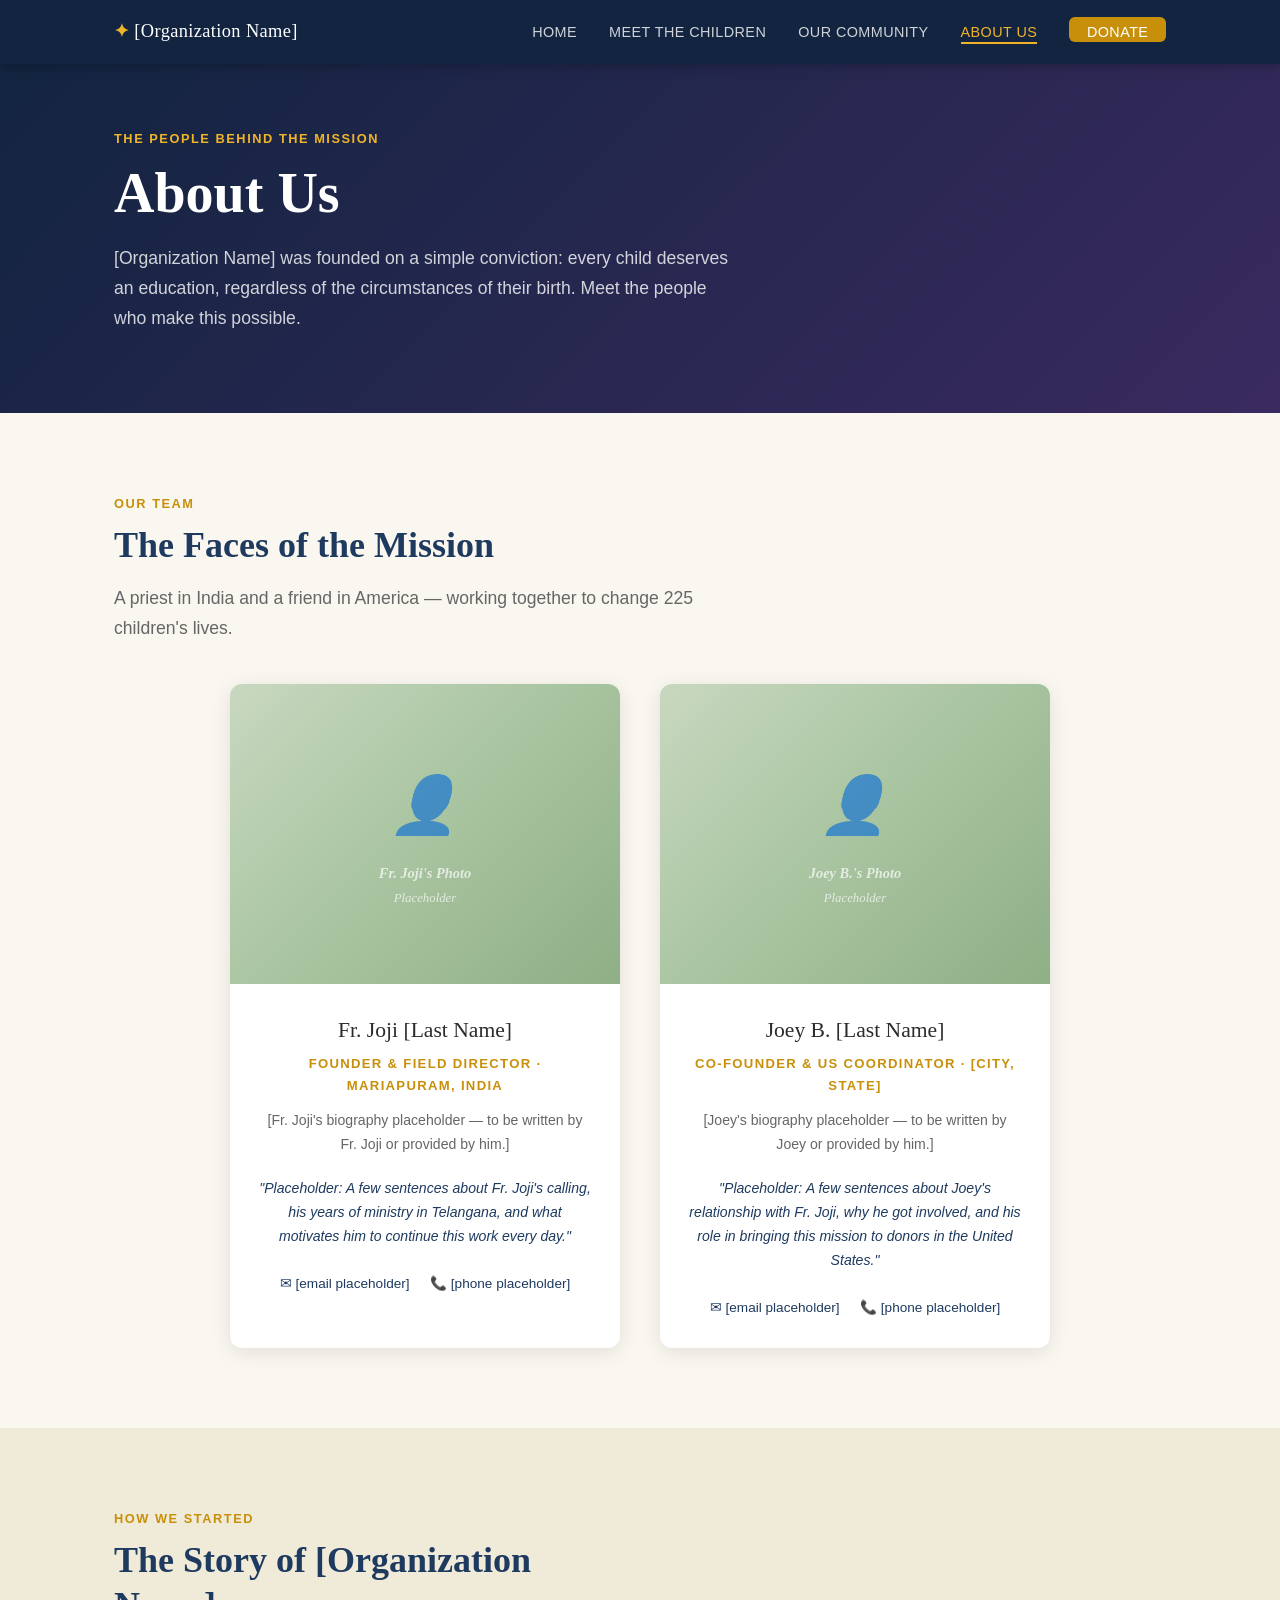
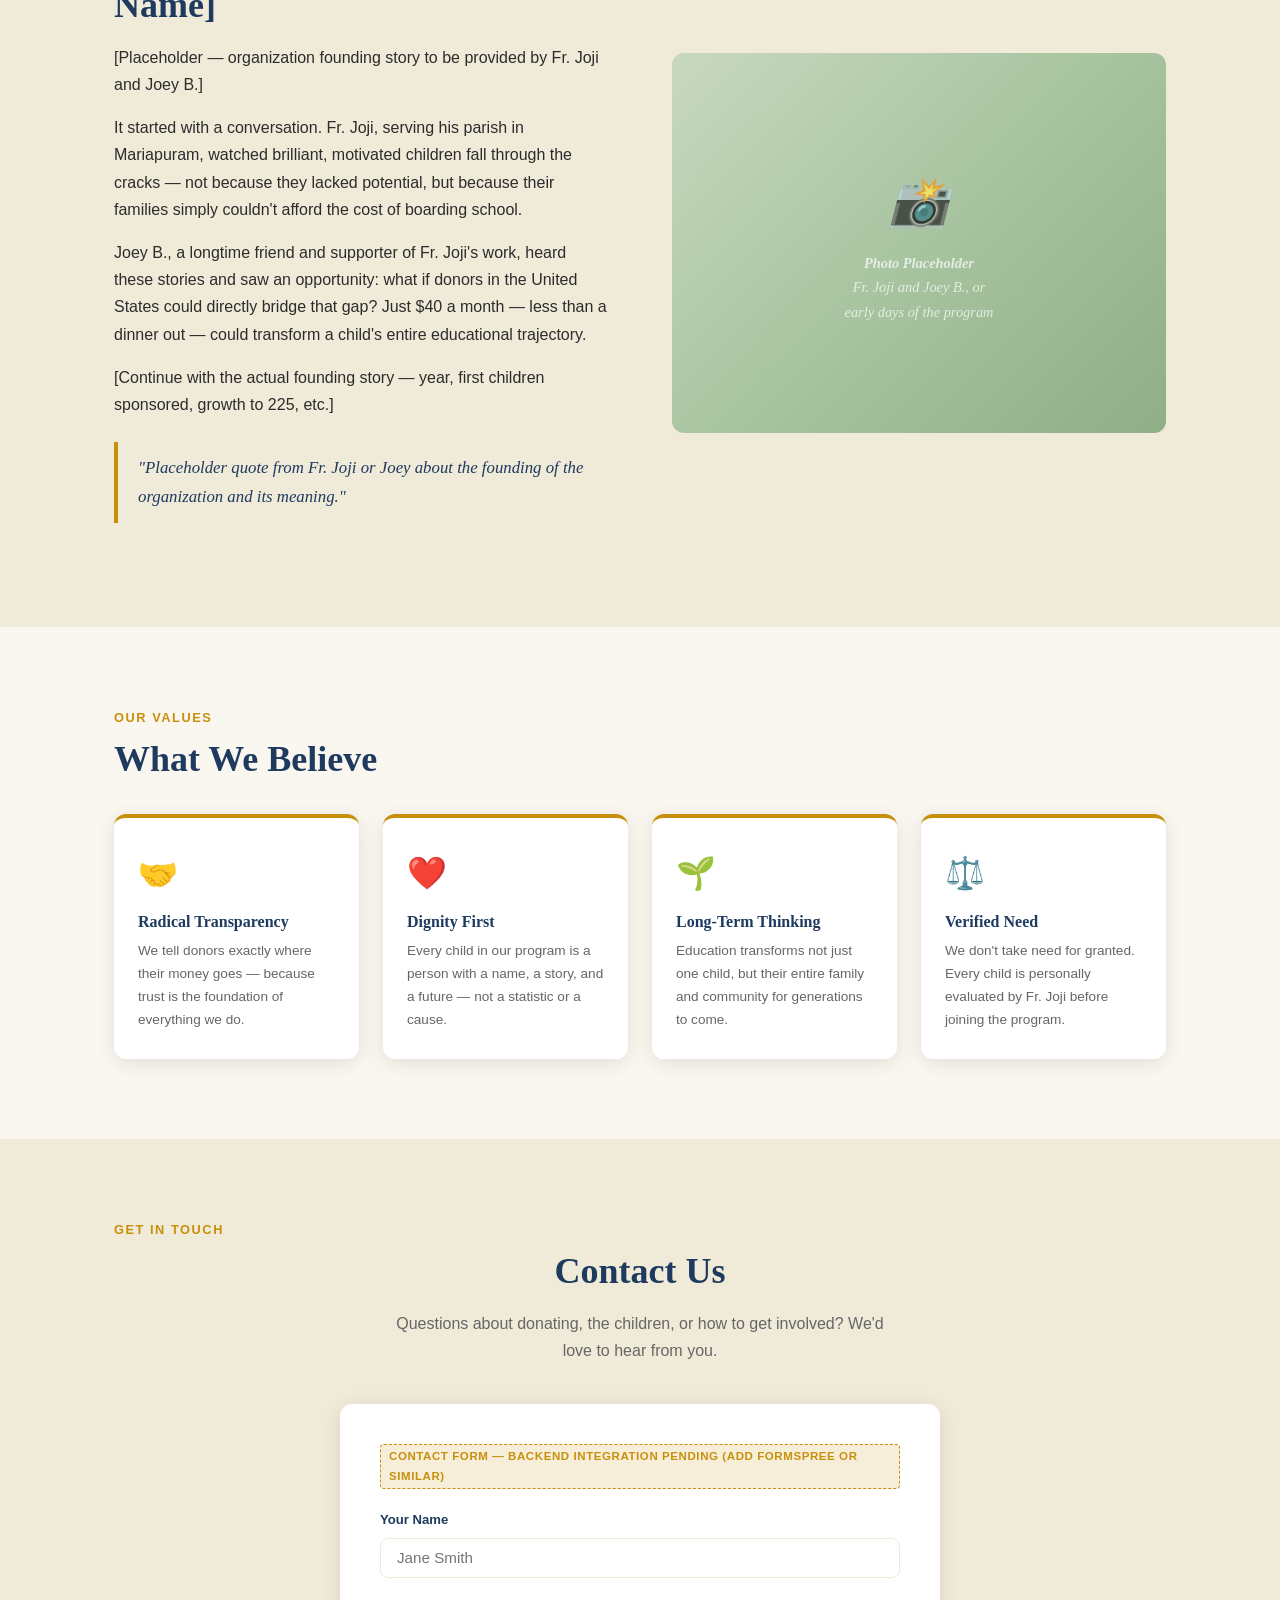
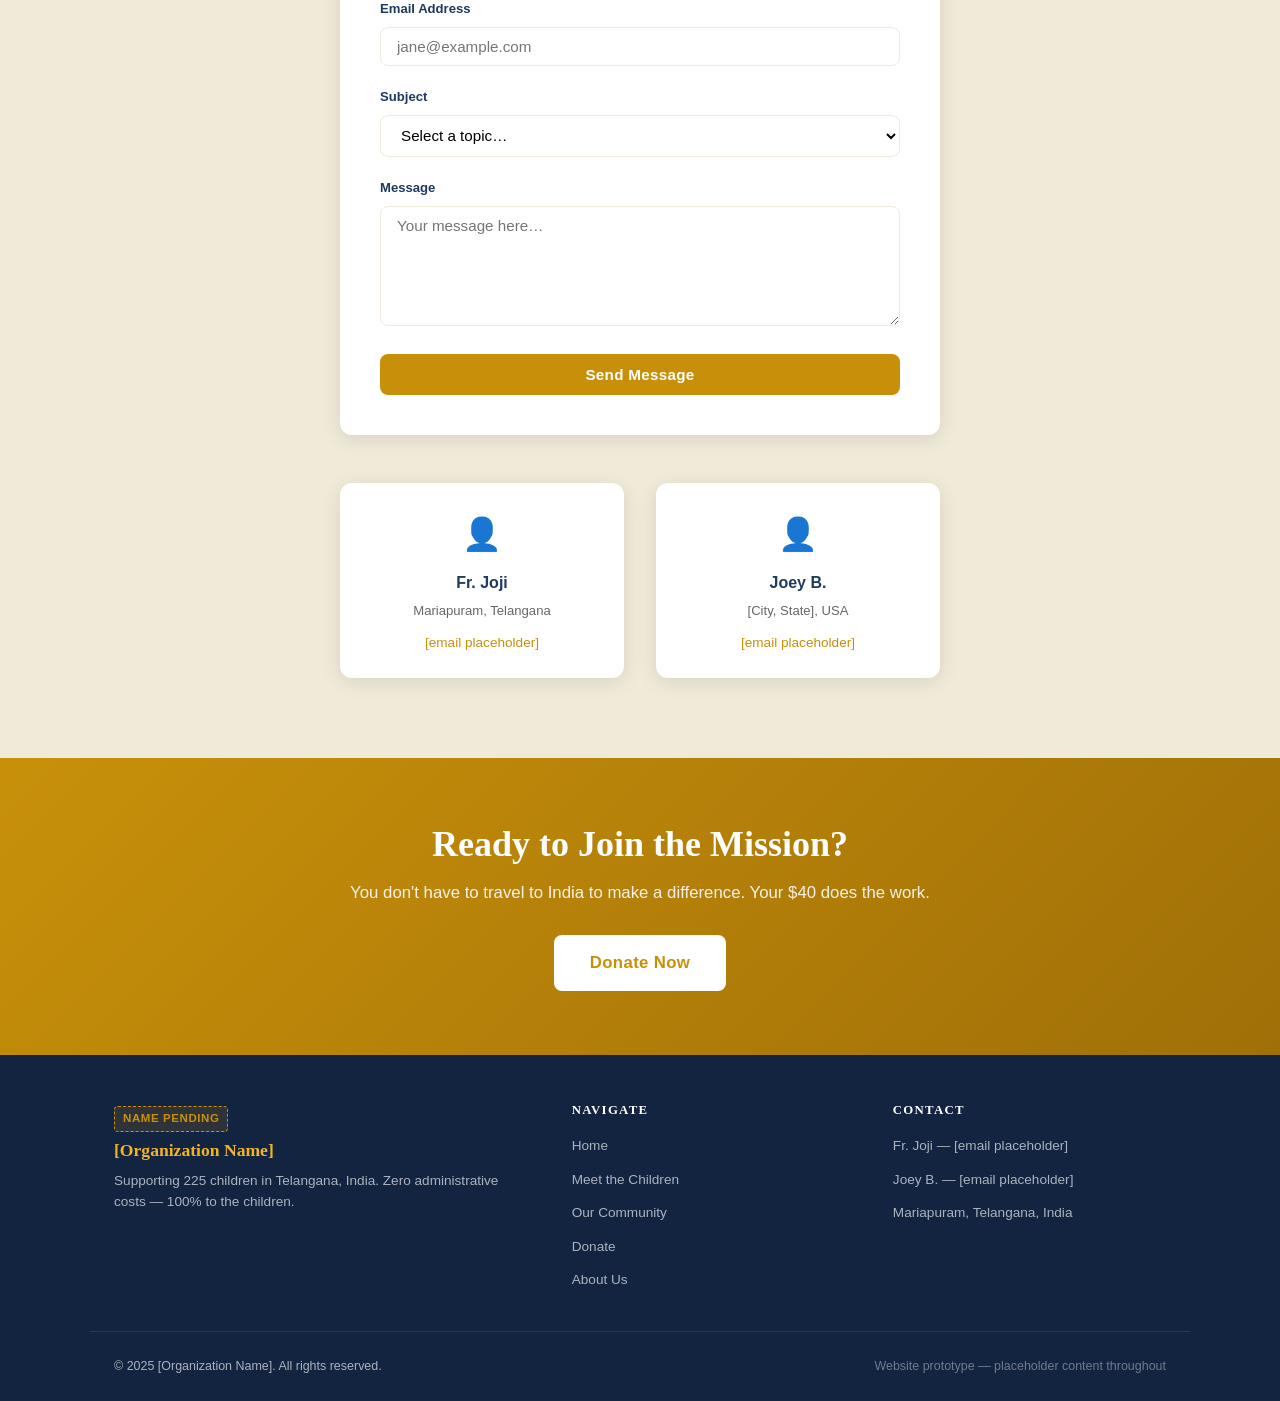
==== about.html @ e916c839 "Initial commit: Fr. Joji charity website prototype" ====
<!DOCTYPE html>
<html lang="en">
<head>
  <meta charset="UTF-8">
  <meta name="viewport" content="width=device-width, initial-scale=1.0">
  <title>About Us — [Organization Name]</title>
  <link rel="stylesheet" href="css/styles.css">
</head>
<body>

<!-- ══════════════════════════════════════════
     NAVIGATION
══════════════════════════════════════════ -->
<nav>
  <div class="nav-inner">
    <a href="index.html" class="nav-logo">✦ <span>[Organization Name]</span></a>
    <button class="nav-toggle" id="navToggle" aria-label="Toggle menu" aria-expanded="false">
      <span></span><span></span><span></span>
    </button>
    <ul class="nav-links" id="navLinks">
      <li><a href="index.html">Home</a></li>
      <li><a href="children.html">Meet the Children</a></li>
      <li><a href="community.html">Our Community</a></li>
      <li><a href="about.html" class="active">About Us</a></li>
      <li><a href="donate.html" class="nav-donate-btn">Donate</a></li>
    </ul>
  </div>
</nav>

<!-- ══════════════════════════════════════════
     PAGE HERO
══════════════════════════════════════════ -->
<section style="background: linear-gradient(135deg, var(--navy-dark) 0%, #3A2A5F 100%); padding: 4rem 0;">
  <div class="container">
    <p class="section-label" style="color: var(--gold-light);">The People Behind the Mission</p>
    <h1 style="color: var(--white); max-width: 680px;">About Us</h1>
    <p style="color: rgba(255,255,255,0.8); font-size: 1.1rem; max-width: 620px; margin-top: 1rem;">
      [Organization Name] was founded on a simple conviction: every child deserves an education,
      regardless of the circumstances of their birth. Meet the people who make this possible.
    </p>
  </div>
</section>

<!-- ══════════════════════════════════════════
     TEAM
══════════════════════════════════════════ -->
<section class="section">
  <div class="container">
    <p class="section-label">Our Team</p>
    <h2 class="section-title">The Faces of the Mission</h2>
    <p class="section-subtitle">A priest in India and a friend in America — working together to change 225 children's lives.</p>

    <div class="team-grid">

      <!-- Fr. Joji -->
      <div class="team-card">
        <div class="photo-placeholder team-photo" style="border-radius: 0; max-height: 300px;">
          <div>
            <div style="font-size: 3.5rem; margin-bottom: 0.5rem;">👤</div>
            <strong>Fr. Joji's Photo</strong><br>
            <span style="font-size: 0.8rem;">Placeholder</span>
          </div>
        </div>
        <div class="team-body">
          <div class="team-name">Fr. Joji [Last Name]</div>
          <div class="team-role">Founder & Field Director · Mariapuram, India</div>
          <p class="team-bio">
            [Fr. Joji's biography placeholder — to be written by Fr. Joji or provided by him.]
          </p>
          <p class="team-bio" style="font-style: italic; color: var(--navy);">
            "Placeholder: A few sentences about Fr. Joji's calling, his years of ministry in Telangana,
            and what motivates him to continue this work every day."
          </p>
          <div class="team-contact">
            <a href="#">✉ [email placeholder]</a>
            <a href="#">📞 [phone placeholder]</a>
          </div>
        </div>
      </div>

      <!-- Joey B. -->
      <div class="team-card">
        <div class="photo-placeholder team-photo" style="border-radius: 0; max-height: 300px;">
          <div>
            <div style="font-size: 3.5rem; margin-bottom: 0.5rem;">👤</div>
            <strong>Joey B.'s Photo</strong><br>
            <span style="font-size: 0.8rem;">Placeholder</span>
          </div>
        </div>
        <div class="team-body">
          <div class="team-name">Joey B. [Last Name]</div>
          <div class="team-role">Co-Founder & US Coordinator · [City, State]</div>
          <p class="team-bio">
            [Joey's biography placeholder — to be written by Joey or provided by him.]
          </p>
          <p class="team-bio" style="font-style: italic; color: var(--navy);">
            "Placeholder: A few sentences about Joey's relationship with Fr. Joji, why he got involved,
            and his role in bringing this mission to donors in the United States."
          </p>
          <div class="team-contact">
            <a href="#">✉ [email placeholder]</a>
            <a href="#">📞 [phone placeholder]</a>
          </div>
        </div>
      </div>

    </div>
  </div>
</section>

<!-- ══════════════════════════════════════════
     OUR STORY
══════════════════════════════════════════ -->
<section class="section section-alt">
  <div class="container">
    <p class="section-label">How We Started</p>
    <div class="two-col">
      <div>
        <h2 class="section-title">The Story of [Organization Name]</h2>
        <p>[Placeholder — organization founding story to be provided by Fr. Joji and Joey B.]</p>
        <p>It started with a conversation. Fr. Joji, serving his parish in Mariapuram, watched brilliant, motivated children fall through the cracks — not because they lacked potential, but because their families simply couldn't afford the cost of boarding school.</p>
        <p>Joey B., a longtime friend and supporter of Fr. Joji's work, heard these stories and saw an opportunity: what if donors in the United States could directly bridge that gap? Just $40 a month — less than a dinner out — could transform a child's entire educational trajectory.</p>
        <p>[Continue with the actual founding story — year, first children sponsored, growth to 225, etc.]</p>
        <blockquote class="pullquote">
          "Placeholder quote from Fr. Joji or Joey about the founding of the organization and its meaning."
        </blockquote>
      </div>
      <div>
        <div class="photo-placeholder" style="min-height: 380px;">
          <div>
            <div style="font-size: 3rem; margin-bottom: 0.5rem;">📸</div>
            <strong>Photo Placeholder</strong><br>
            Fr. Joji and Joey B., or<br>
            early days of the program
          </div>
        </div>
      </div>
    </div>
  </div>
</section>

<!-- ══════════════════════════════════════════
     VALUES
══════════════════════════════════════════ -->
<section class="section">
  <div class="container">
    <p class="section-label">Our Values</p>
    <h2 class="section-title">What We Believe</h2>
    <div class="mission-cards" style="margin-top: 2rem;">
      <div class="mission-card">
        <div class="mission-icon">🤝</div>
        <h3>Radical Transparency</h3>
        <p>We tell donors exactly where their money goes — because trust is the foundation of everything we do.</p>
      </div>
      <div class="mission-card">
        <div class="mission-icon">❤️</div>
        <h3>Dignity First</h3>
        <p>Every child in our program is a person with a name, a story, and a future — not a statistic or a cause.</p>
      </div>
      <div class="mission-card">
        <div class="mission-icon">🌱</div>
        <h3>Long-Term Thinking</h3>
        <p>Education transforms not just one child, but their entire family and community for generations to come.</p>
      </div>
      <div class="mission-card">
        <div class="mission-icon">⚖️</div>
        <h3>Verified Need</h3>
        <p>We don't take need for granted. Every child is personally evaluated by Fr. Joji before joining the program.</p>
      </div>
    </div>
  </div>
</section>

<!-- ══════════════════════════════════════════
     CONTACT FORM
══════════════════════════════════════════ -->
<section class="section section-alt">
  <div class="container">
    <p class="section-label">Get in Touch</p>
    <h2 class="section-title" style="text-align: center;">Contact Us</h2>
    <p style="text-align: center; color: var(--text-light); max-width: 500px; margin: 0 auto 2.5rem;">
      Questions about donating, the children, or how to get involved?
      We'd love to hear from you.
    </p>

    <!-- NOTE: Add Formspree action URL or similar backend to make this form functional -->
    <form class="contact-form-wrap" id="contactForm">
      <div class="placeholder-notice" style="margin-bottom: 1.25rem;">Contact Form — Backend Integration Pending (add Formspree or similar)</div>

      <div class="form-group">
        <label class="form-label" for="contactName">Your Name</label>
        <input class="form-input" type="text" id="contactName" placeholder="Jane Smith" required>
      </div>
      <div class="form-group">
        <label class="form-label" for="contactEmail">Email Address</label>
        <input class="form-input" type="email" id="contactEmail" placeholder="jane@example.com" required>
      </div>
      <div class="form-group">
        <label class="form-label" for="contactSubject">Subject</label>
        <select class="form-input" id="contactSubject">
          <option value="">Select a topic…</option>
          <option>Question about donating</option>
          <option>Learn more about the children</option>
          <option>Partnership or collaboration</option>
          <option>Media inquiry</option>
          <option>Other</option>
        </select>
      </div>
      <div class="form-group">
        <label class="form-label" for="contactMessage">Message</label>
        <textarea class="form-input" id="contactMessage" rows="5" placeholder="Your message here…" required></textarea>
      </div>
      <button type="submit" class="btn btn-primary" style="width: 100%;">Send Message</button>
    </form>

    <!-- Direct contact info -->
    <div style="display: grid; grid-template-columns: 1fr 1fr; gap: 2rem; max-width: 600px; margin: 3rem auto 0;">
      <div style="text-align: center; padding: 1.5rem; background: var(--white); border-radius: var(--radius); box-shadow: var(--shadow);">
        <div style="font-size: 2rem; margin-bottom: 0.5rem;">👤</div>
        <strong style="display: block; color: var(--navy); margin-bottom: 0.25rem;">Fr. Joji</strong>
        <span style="font-size: 0.82rem; color: var(--text-light); display: block;">Mariapuram, Telangana</span>
        <a href="#" style="color: var(--gold); font-size: 0.85rem; display: block; margin-top: 0.5rem;">[email placeholder]</a>
      </div>
      <div style="text-align: center; padding: 1.5rem; background: var(--white); border-radius: var(--radius); box-shadow: var(--shadow);">
        <div style="font-size: 2rem; margin-bottom: 0.5rem;">👤</div>
        <strong style="display: block; color: var(--navy); margin-bottom: 0.25rem;">Joey B.</strong>
        <span style="font-size: 0.82rem; color: var(--text-light); display: block;">[City, State], USA</span>
        <a href="#" style="color: var(--gold); font-size: 0.85rem; display: block; margin-top: 0.5rem;">[email placeholder]</a>
      </div>
    </div>
  </div>
</section>

<!-- ══════════════════════════════════════════
     CTA BANNER
══════════════════════════════════════════ -->
<section class="cta-banner">
  <div class="container">
    <h2>Ready to Join the Mission?</h2>
    <p>You don't have to travel to India to make a difference. Your $40 does the work.</p>
    <a href="donate.html" class="btn" style="background:var(--white); color:var(--gold); font-weight:700; font-size:1.05rem; padding: 0.85rem 2.25rem;">Donate Now</a>
  </div>
</section>

<!-- ══════════════════════════════════════════
     FOOTER
══════════════════════════════════════════ -->
<footer>
  <div class="footer-inner">
    <div class="footer-brand">
      <div class="placeholder-notice">Name Pending</div>
      <h3>[Organization Name]</h3>
      <p>Supporting 225 children in Telangana, India. Zero administrative costs — 100% to the children.</p>
    </div>
    <div class="footer-col">
      <h4>Navigate</h4>
      <ul>
        <li><a href="index.html">Home</a></li>
        <li><a href="children.html">Meet the Children</a></li>
        <li><a href="community.html">Our Community</a></li>
        <li><a href="donate.html">Donate</a></li>
        <li><a href="about.html">About Us</a></li>
      </ul>
    </div>
    <div class="footer-col">
      <h4>Contact</h4>
      <ul>
        <li><a href="#">Fr. Joji — [email placeholder]</a></li>
        <li><a href="#">Joey B. — [email placeholder]</a></li>
        <li><a href="#">Mariapuram, Telangana, India</a></li>
      </ul>
    </div>
  </div>
  <div class="footer-bottom">
    <span>© 2025 [Organization Name]. All rights reserved.</span>
    <span style="color: rgba(255,255,255,0.4);">Website prototype — placeholder content throughout</span>
  </div>
</footer>

<script src="js/main.js"></script>
<script>
  // Contact form placeholder handler
  const cf = document.getElementById('contactForm');
  if (cf) {
    cf.addEventListener('submit', e => {
      e.preventDefault();
      const btn = cf.querySelector('button[type="submit"]');
      btn.textContent = '✓ Message sent! (Backend integration coming soon)';
      btn.style.background = '#2D6A4F';
      btn.disabled = true;
    });
  }
</script>
</body>
</html>
---- css/styles.css ----
/* ============================================
   Fr. Joji Charity — Shared Styles
   ============================================ */

:root {
  --gold:   #C8900A;
  --gold-light: #F0B429;
  --navy:   #1E3A5F;
  --navy-dark: #122440;
  --green:  #2D6A4F;
  --cream:  #FAF7F0;
  --cream-dark: #F0EAD9;
  --text:   #2C2C2C;
  --text-light: #666;
  --white:  #FFFFFF;
  --shadow: 0 4px 20px rgba(0,0,0,0.10);
  --radius: 12px;
  --font-serif: Georgia, 'Times New Roman', serif;
  --font-sans: -apple-system, BlinkMacSystemFont, 'Segoe UI', Roboto, sans-serif;
}

/* Reset */
*, *::before, *::after { box-sizing: border-box; margin: 0; padding: 0; }
html { scroll-behavior: smooth; }
body {
  font-family: var(--font-sans);
  background: var(--cream);
  color: var(--text);
  line-height: 1.7;
}
img { max-width: 100%; display: block; }
a { color: inherit; text-decoration: none; }
button { cursor: pointer; }

/* ── Typography ── */
h1, h2, h3, h4 {
  font-family: var(--font-serif);
  line-height: 1.25;
  color: var(--navy);
}
h1 { font-size: clamp(2rem, 5vw, 3.5rem); }
h2 { font-size: clamp(1.5rem, 3vw, 2.25rem); }
h3 { font-size: 1.25rem; }
p  { margin-bottom: 1rem; }

/* ── Navigation ── */
nav {
  position: sticky;
  top: 0;
  z-index: 100;
  background: var(--navy-dark);
  box-shadow: 0 2px 12px rgba(0,0,0,0.25);
}
.nav-inner {
  max-width: 1100px;
  margin: 0 auto;
  padding: 0 1.5rem;
  display: flex;
  align-items: center;
  justify-content: space-between;
  height: 64px;
}
.nav-logo {
  font-family: var(--font-serif);
  font-size: 1.15rem;
  color: var(--gold-light);
  font-weight: bold;
  letter-spacing: 0.02em;
}
.nav-logo span { color: var(--white); font-weight: normal; }
.nav-links {
  display: flex;
  gap: 2rem;
  list-style: none;
}
.nav-links a {
  color: rgba(255,255,255,0.8);
  font-size: 0.9rem;
  font-weight: 500;
  letter-spacing: 0.03em;
  text-transform: uppercase;
  transition: color 0.2s;
  padding-bottom: 2px;
  border-bottom: 2px solid transparent;
}
.nav-links a:hover,
.nav-links a.active {
  color: var(--gold-light);
  border-bottom-color: var(--gold-light);
}
.nav-donate-btn {
  background: var(--gold);
  color: var(--white) !important;
  padding: 0.45rem 1.1rem;
  border-radius: 6px;
  border-bottom: none !important;
  transition: background 0.2s !important;
}
.nav-donate-btn:hover { background: var(--gold-light) !important; color: var(--navy) !important; }

/* Hamburger */
.nav-toggle {
  display: none;
  flex-direction: column;
  gap: 5px;
  background: none;
  border: none;
  padding: 6px;
}
.nav-toggle span {
  display: block;
  width: 24px;
  height: 2px;
  background: var(--white);
  border-radius: 2px;
  transition: transform 0.25s, opacity 0.25s;
}
.nav-toggle.open span:nth-child(1) { transform: rotate(45deg) translate(5px, 5px); }
.nav-toggle.open span:nth-child(2) { opacity: 0; }
.nav-toggle.open span:nth-child(3) { transform: rotate(-45deg) translate(5px, -5px); }

/* ── Layout containers ── */
.container {
  max-width: 1100px;
  margin: 0 auto;
  padding: 0 1.5rem;
}
.section {
  padding: 5rem 0;
}
.section-alt {
  background: var(--cream-dark);
}
.section-dark {
  background: var(--navy);
  color: var(--white);
}
.section-dark h2, .section-dark h3 { color: var(--white); }

.section-label {
  font-size: 0.8rem;
  font-weight: 700;
  letter-spacing: 0.12em;
  text-transform: uppercase;
  color: var(--gold);
  margin-bottom: 0.5rem;
}
.section-title {
  margin-bottom: 1rem;
}
.section-subtitle {
  font-size: 1.1rem;
  color: var(--text-light);
  max-width: 600px;
  margin-bottom: 2.5rem;
}
.section-dark .section-subtitle { color: rgba(255,255,255,0.7); }

/* ── Buttons ── */
.btn {
  display: inline-block;
  padding: 0.75rem 1.75rem;
  border-radius: 8px;
  font-weight: 600;
  font-size: 0.95rem;
  letter-spacing: 0.02em;
  transition: all 0.2s;
  border: none;
}
.btn-primary {
  background: var(--gold);
  color: var(--white);
}
.btn-primary:hover { background: var(--gold-light); color: var(--navy); transform: translateY(-1px); box-shadow: 0 4px 12px rgba(200,144,10,0.35); }
.btn-secondary {
  background: transparent;
  color: var(--white);
  border: 2px solid var(--white);
}
.btn-secondary:hover { background: var(--white); color: var(--navy); }
.btn-outline {
  background: transparent;
  color: var(--gold);
  border: 2px solid var(--gold);
}
.btn-outline:hover { background: var(--gold); color: var(--white); }
.btn-navy {
  background: var(--navy);
  color: var(--white);
}
.btn-navy:hover { background: var(--navy-dark); }

/* ── Stat boxes ── */
.stats-strip {
  display: grid;
  grid-template-columns: repeat(3, 1fr);
  gap: 1px;
  background: rgba(255,255,255,0.1);
  border-radius: var(--radius);
  overflow: hidden;
}
.stat-box {
  background: var(--navy);
  padding: 2.25rem 1.5rem;
  text-align: center;
}
.stat-num {
  font-family: var(--font-serif);
  font-size: 2.75rem;
  color: var(--gold-light);
  line-height: 1;
  margin-bottom: 0.4rem;
}
.stat-label {
  font-size: 0.85rem;
  color: rgba(255,255,255,0.75);
  text-transform: uppercase;
  letter-spacing: 0.08em;
}

/* ── Cards ── */
.card-grid {
  display: grid;
  grid-template-columns: repeat(3, 1fr);
  gap: 1.75rem;
}
.card {
  background: var(--white);
  border-radius: var(--radius);
  overflow: hidden;
  box-shadow: var(--shadow);
  transition: transform 0.2s, box-shadow 0.2s;
}
.card:hover { transform: translateY(-4px); box-shadow: 0 8px 32px rgba(0,0,0,0.14); }
.card-img {
  width: 100%;
  aspect-ratio: 4/3;
  object-fit: cover;
  background: #D9D0C1;
}
.card-body { padding: 1.25rem; }
.card-tag {
  font-size: 0.72rem;
  font-weight: 700;
  letter-spacing: 0.1em;
  text-transform: uppercase;
  color: var(--gold);
  margin-bottom: 0.4rem;
}
.card-name { font-family: var(--font-serif); font-size: 1.15rem; margin-bottom: 0.25rem; }
.card-meta { font-size: 0.82rem; color: var(--text-light); margin-bottom: 0.75rem; }
.card-bio { font-size: 0.88rem; color: var(--text-light); margin-bottom: 1rem; }

/* ── Two-column layout ── */
.two-col {
  display: grid;
  grid-template-columns: 1fr 1fr;
  gap: 4rem;
  align-items: center;
}
.two-col.reverse { direction: rtl; }
.two-col.reverse > * { direction: ltr; }

/* ── Mission cards ── */
.mission-cards {
  display: grid;
  grid-template-columns: repeat(auto-fit, minmax(200px, 1fr));
  gap: 1.5rem;
  margin-top: 2.5rem;
}
.mission-card {
  background: var(--white);
  border-radius: var(--radius);
  padding: 1.75rem 1.5rem;
  box-shadow: var(--shadow);
  border-top: 4px solid var(--gold);
}
.mission-icon {
  font-size: 2rem;
  margin-bottom: 0.75rem;
}
.mission-card h3 { font-size: 1rem; margin-bottom: 0.4rem; color: var(--navy); }
.mission-card p  { font-size: 0.85rem; color: var(--text-light); margin: 0; }

/* ── Photo placeholder ── */
.photo-placeholder {
  background: linear-gradient(135deg, #C8D8C0 0%, #A8C4A0 50%, #8FAF87 100%);
  border-radius: var(--radius);
  display: flex;
  align-items: center;
  justify-content: center;
  color: rgba(255,255,255,0.7);
  font-family: var(--font-serif);
  font-style: italic;
  font-size: 0.9rem;
  text-align: center;
  padding: 2rem;
}

/* ── Hero ── */
.hero {
  position: relative;
  min-height: 580px;
  display: flex;
  align-items: center;
  background: linear-gradient(135deg, var(--navy-dark) 0%, #2A5080 60%, #1E6B5F 100%);
  overflow: hidden;
}
.hero-bg-overlay {
  position: absolute; inset: 0;
  background: url('https://placehold.co/1400x600/1E3A5F/1E3A5F') center/cover no-repeat;
  opacity: 0.15;
}
.hero-content {
  position: relative;
  z-index: 2;
  max-width: 680px;
}
.hero-eyebrow {
  font-size: 0.82rem;
  font-weight: 700;
  letter-spacing: 0.15em;
  text-transform: uppercase;
  color: var(--gold-light);
  margin-bottom: 1rem;
}
.hero h1 { color: var(--white); margin-bottom: 1.25rem; }
.hero p { color: rgba(255,255,255,0.85); font-size: 1.15rem; margin-bottom: 2rem; max-width: 540px; }
.hero-btns { display: flex; gap: 1rem; flex-wrap: wrap; }

/* ── Story section ── */
.story-img {
  border-radius: var(--radius);
  overflow: hidden;
  box-shadow: var(--shadow);
}
.pullquote {
  border-left: 4px solid var(--gold);
  padding: 0.75rem 1.25rem;
  margin: 1.5rem 0;
  background: var(--cream-dark);
  border-radius: 0 8px 8px 0;
  font-family: var(--font-serif);
  font-style: italic;
  font-size: 1.05rem;
  color: var(--navy);
}

/* ── CTA Banner ── */
.cta-banner {
  background: linear-gradient(135deg, var(--gold) 0%, #A07008 100%);
  padding: 4rem 0;
  text-align: center;
}
.cta-banner h2 { color: var(--white); margin-bottom: 0.75rem; }
.cta-banner p  { color: rgba(255,255,255,0.9); margin-bottom: 1.75rem; font-size: 1.05rem; }

/* ── Community map ── */
.map-container {
  background: var(--white);
  border-radius: var(--radius);
  box-shadow: var(--shadow);
  padding: 2rem;
  text-align: center;
}
.map-legend {
  display: flex;
  justify-content: center;
  gap: 2rem;
  margin-top: 1.25rem;
  flex-wrap: wrap;
}
.legend-item {
  display: flex;
  align-items: center;
  gap: 0.5rem;
  font-size: 0.85rem;
  color: var(--text-light);
}
.legend-dot {
  width: 16px; height: 16px;
  border-radius: 50%;
  flex-shrink: 0;
}

/* ── Donation form ── */
.donate-layout {
  display: grid;
  grid-template-columns: 1fr 380px;
  gap: 3rem;
  align-items: start;
}
.donate-card {
  background: var(--white);
  border-radius: var(--radius);
  box-shadow: var(--shadow);
  padding: 2.5rem;
}
.amount-grid {
  display: grid;
  grid-template-columns: repeat(4, 1fr);
  gap: 0.75rem;
  margin-bottom: 1.5rem;
}
.amount-btn {
  border: 2px solid var(--cream-dark);
  background: var(--white);
  border-radius: 8px;
  padding: 0.75rem 0.5rem;
  text-align: center;
  cursor: pointer;
  transition: all 0.15s;
  font-family: var(--font-serif);
}
.amount-btn strong { display: block; font-size: 1.2rem; color: var(--navy); }
.amount-btn small  { font-size: 0.72rem; color: var(--text-light); }
.amount-btn.selected, .amount-btn:hover {
  border-color: var(--gold);
  background: #FFF8EC;
}
.amount-btn.selected strong { color: var(--gold); }

.toggle-row {
  display: flex;
  background: var(--cream-dark);
  border-radius: 8px;
  padding: 4px;
  margin-bottom: 1.5rem;
}
.toggle-btn {
  flex: 1;
  border: none;
  background: transparent;
  border-radius: 6px;
  padding: 0.55rem;
  font-size: 0.88rem;
  font-weight: 600;
  color: var(--text-light);
  transition: all 0.15s;
}
.toggle-btn.active { background: var(--white); color: var(--navy); box-shadow: 0 1px 4px rgba(0,0,0,0.12); }

.form-group { margin-bottom: 1.25rem; }
.form-label { display: block; font-size: 0.82rem; font-weight: 600; color: var(--navy); margin-bottom: 0.4rem; }
.form-input {
  width: 100%;
  border: 1.5px solid var(--cream-dark);
  border-radius: 8px;
  padding: 0.65rem 1rem;
  font-size: 0.95rem;
  font-family: var(--font-sans);
  background: var(--white);
  transition: border-color 0.15s;
  outline: none;
}
.form-input:focus { border-color: var(--gold); }
.card-row { display: grid; grid-template-columns: 1fr 1fr; gap: 1rem; }
.stripe-notice {
  display: flex;
  align-items: center;
  gap: 0.5rem;
  font-size: 0.78rem;
  color: var(--text-light);
  margin-top: 0.75rem;
}
.stripe-badge {
  background: #635BFF;
  color: white;
  font-size: 0.7rem;
  font-weight: 700;
  padding: 2px 6px;
  border-radius: 4px;
  letter-spacing: 0.05em;
}
.trust-list {
  list-style: none;
  margin: 1.5rem 0;
}
.trust-list li {
  display: flex;
  align-items: flex-start;
  gap: 0.6rem;
  padding: 0.5rem 0;
  border-bottom: 1px solid var(--cream-dark);
  font-size: 0.9rem;
}
.trust-list li:last-child { border-bottom: none; }
.trust-check { color: var(--green); font-size: 1rem; margin-top: 2px; flex-shrink: 0; }

/* ── Team cards ── */
.team-grid {
  display: grid;
  grid-template-columns: repeat(2, 1fr);
  gap: 2.5rem;
  max-width: 820px;
  margin: 0 auto;
}
.team-card {
  background: var(--white);
  border-radius: var(--radius);
  box-shadow: var(--shadow);
  overflow: hidden;
  text-align: center;
}
.team-photo {
  width: 100%;
  aspect-ratio: 1;
  object-fit: cover;
  max-height: 260px;
}
.team-body { padding: 1.75rem; }
.team-name { font-family: var(--font-serif); font-size: 1.35rem; margin-bottom: 0.25rem; }
.team-role { font-size: 0.82rem; font-weight: 700; text-transform: uppercase; letter-spacing: 0.1em; color: var(--gold); margin-bottom: 0.75rem; }
.team-bio { font-size: 0.88rem; color: var(--text-light); margin-bottom: 1.25rem; }
.team-contact a {
  display: inline-flex; align-items: center; gap: 0.4rem;
  font-size: 0.85rem; color: var(--navy); margin: 0 0.5rem;
}
.team-contact a:hover { color: var(--gold); }

/* ── Contact form ── */
.contact-form-wrap {
  background: var(--white);
  border-radius: var(--radius);
  box-shadow: var(--shadow);
  padding: 2.5rem;
  max-width: 600px;
  margin: 0 auto;
}
textarea.form-input { resize: vertical; min-height: 120px; }

/* ── Footer ── */
footer {
  background: var(--navy-dark);
  color: rgba(255,255,255,0.65);
  padding: 3rem 0 1.5rem;
}
.footer-inner {
  max-width: 1100px;
  margin: 0 auto;
  padding: 0 1.5rem;
  display: grid;
  grid-template-columns: 1.5fr 1fr 1fr;
  gap: 3rem;
  padding-bottom: 2rem;
  border-bottom: 1px solid rgba(255,255,255,0.1);
  margin-bottom: 1.5rem;
}
.footer-brand h3 {
  font-family: var(--font-serif);
  color: var(--gold-light);
  font-size: 1.1rem;
  margin-bottom: 0.5rem;
}
.footer-brand p { font-size: 0.85rem; line-height: 1.6; }
.footer-col h4 {
  color: var(--white);
  font-size: 0.8rem;
  text-transform: uppercase;
  letter-spacing: 0.1em;
  margin-bottom: 0.75rem;
}
.footer-col ul { list-style: none; }
.footer-col ul li { margin-bottom: 0.4rem; }
.footer-col ul a { font-size: 0.85rem; transition: color 0.15s; }
.footer-col ul a:hover { color: var(--gold-light); }
.footer-bottom {
  max-width: 1100px;
  margin: 0 auto;
  padding: 0 1.5rem;
  font-size: 0.78rem;
  display: flex;
  justify-content: space-between;
  align-items: center;
}
.placeholder-notice {
  display: inline-block;
  background: rgba(200, 144, 10, 0.15);
  border: 1px dashed var(--gold);
  color: var(--gold);
  font-size: 0.72rem;
  font-weight: 600;
  padding: 2px 8px;
  border-radius: 4px;
  letter-spacing: 0.05em;
  text-transform: uppercase;
  margin-bottom: 0.5rem;
}

/* ── Responsive ── */
@media (max-width: 900px) {
  .card-grid { grid-template-columns: repeat(2, 1fr); }
  .two-col { grid-template-columns: 1fr; gap: 2rem; }
  .two-col.reverse { direction: ltr; }
  .stats-strip { grid-template-columns: 1fr; }
  .donate-layout { grid-template-columns: 1fr; }
  .footer-inner { grid-template-columns: 1fr; gap: 2rem; }
  .team-grid { grid-template-columns: 1fr; max-width: 400px; }
  .amount-grid { grid-template-columns: repeat(2, 1fr); }
}
@media (max-width: 640px) {
  .nav-links { display: none; flex-direction: column; gap: 0; position: absolute; top: 64px; left: 0; right: 0; background: var(--navy-dark); padding: 1rem 0; }
  .nav-links.open { display: flex; }
  .nav-links li { padding: 0; }
  .nav-links a { display: block; padding: 0.75rem 1.5rem; border-bottom: none !important; }
  .nav-toggle { display: flex; }
  .card-grid { grid-template-columns: 1fr; }
  .hero { min-height: 480px; }
  .section { padding: 3rem 0; }
  .footer-bottom { flex-direction: column; gap: 0.5rem; text-align: center; }
}
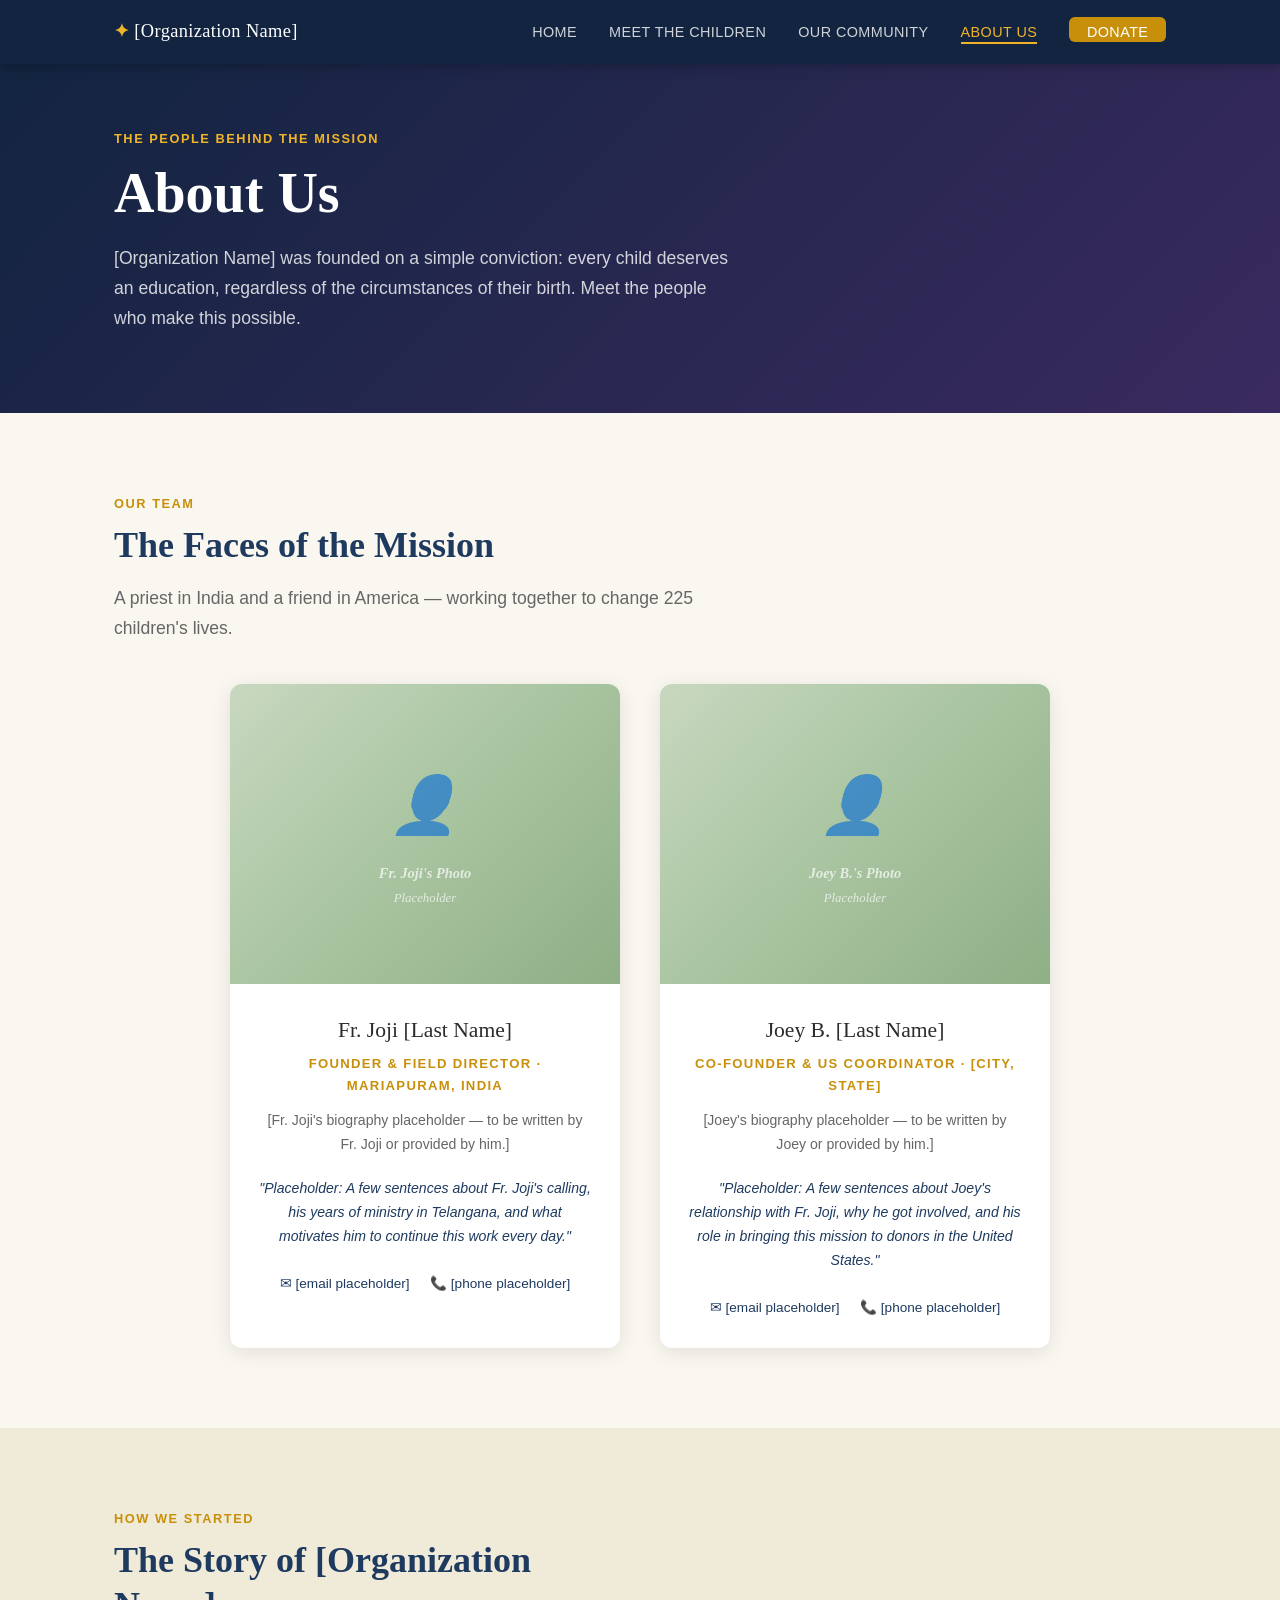
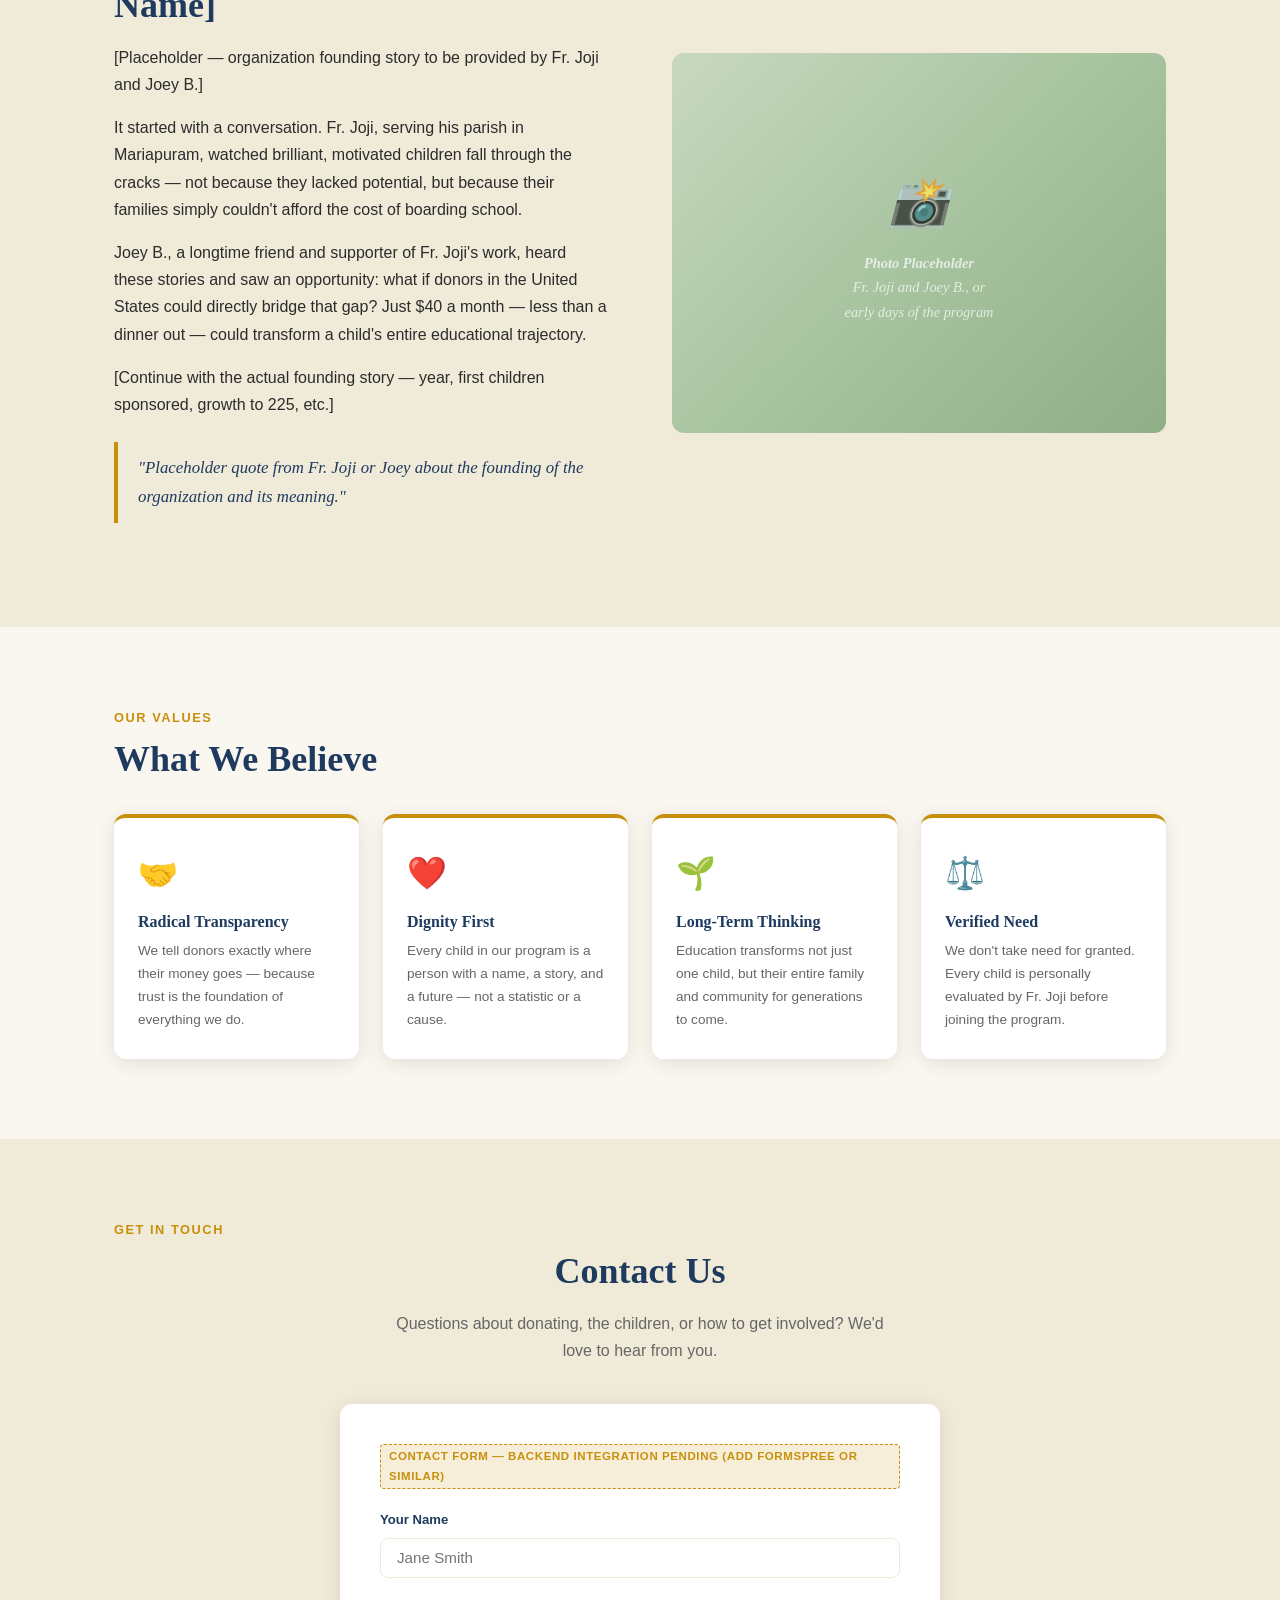
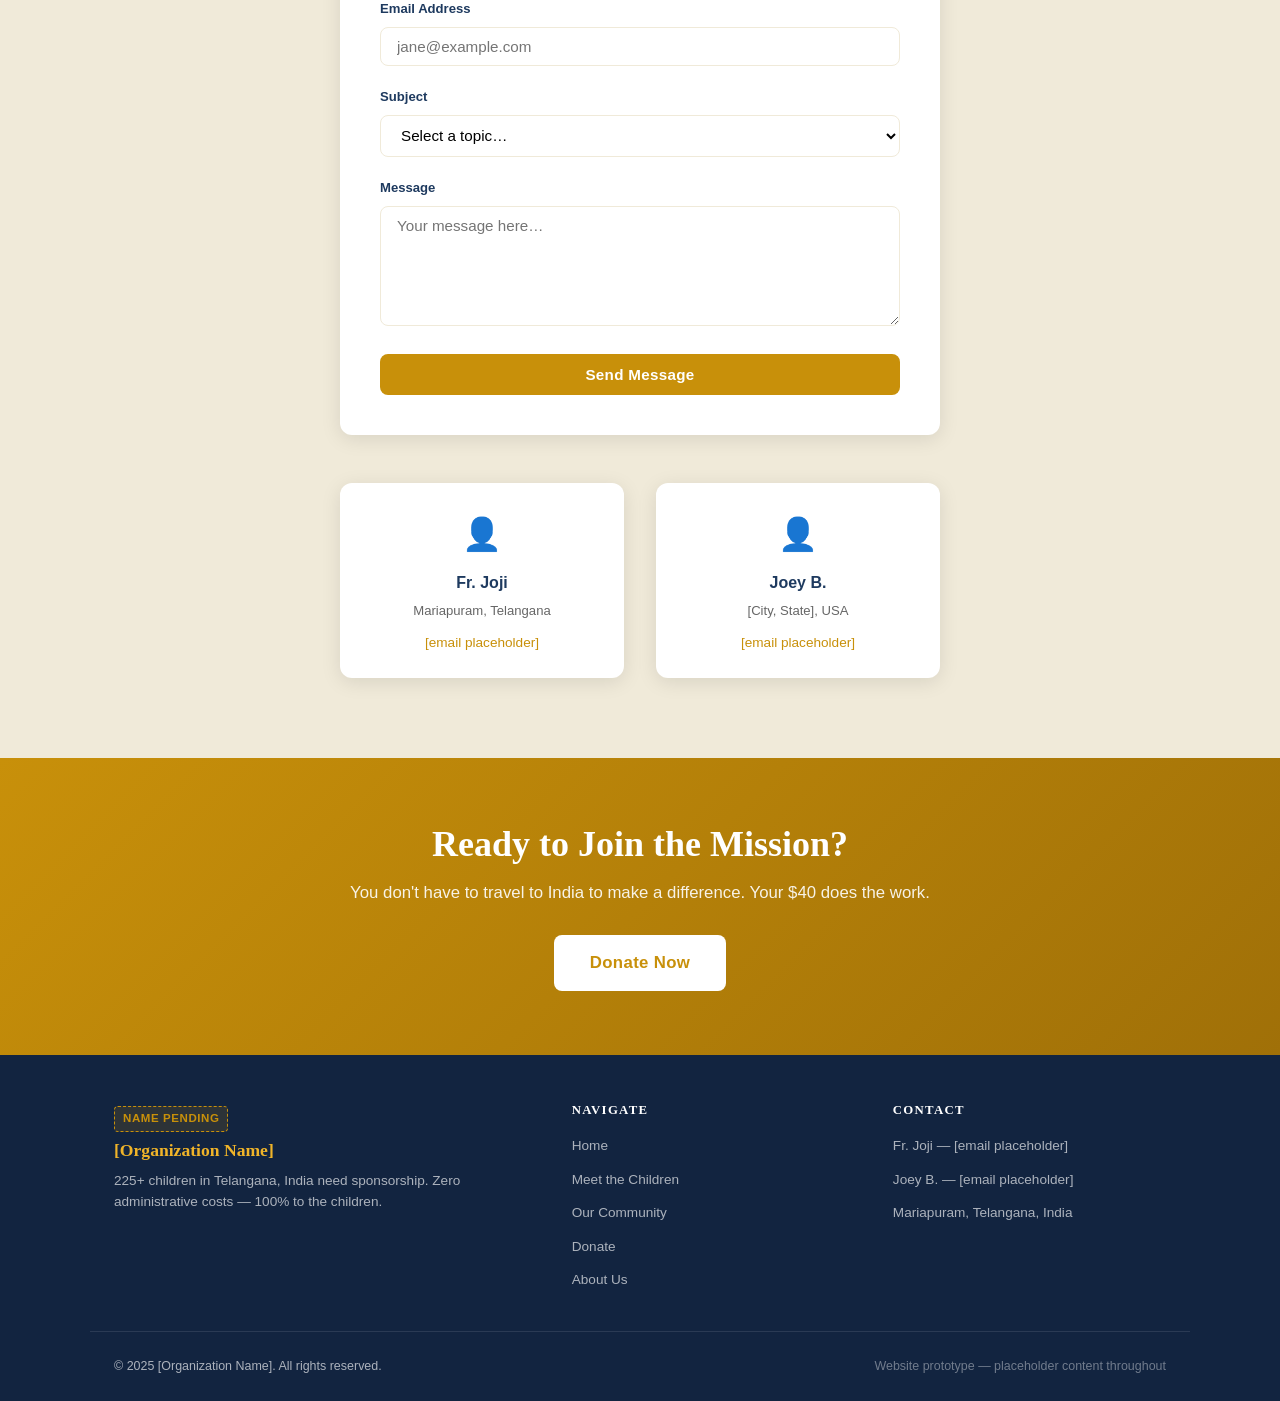
==== commit 877af659: "Reframe messaging to 225+ children needing sponsors; fix community page mobile layout" ====
--- a/about.html
+++ b/about.html
@@ -250,7 +250,7 @@
     <div class="footer-brand">
       <div class="placeholder-notice">Name Pending</div>
       <h3>[Organization Name]</h3>
-      <p>Supporting 225 children in Telangana, India. Zero administrative costs — 100% to the children.</p>
+      <p>225+ children in Telangana, India need sponsorship. Zero administrative costs — 100% to the children.</p>
     </div>
     <div class="footer-col">
       <h4>Navigate</h4>
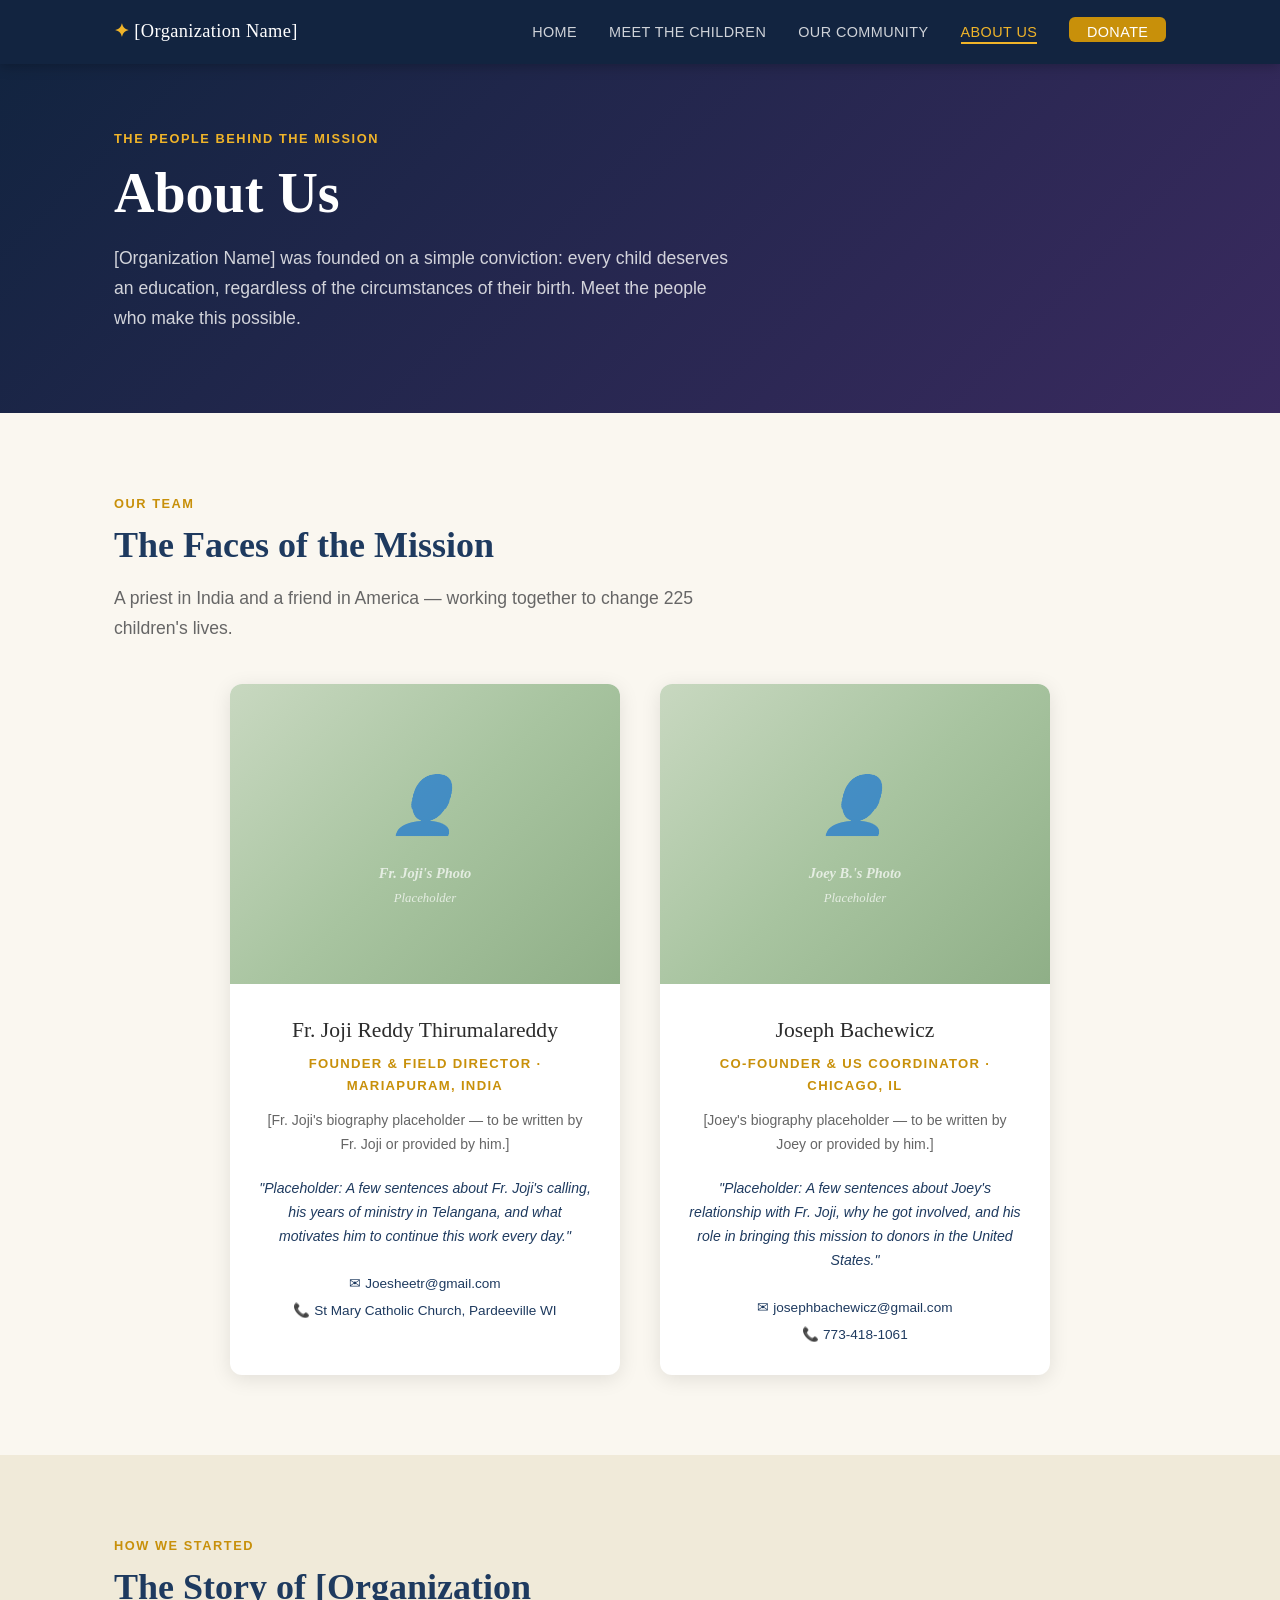
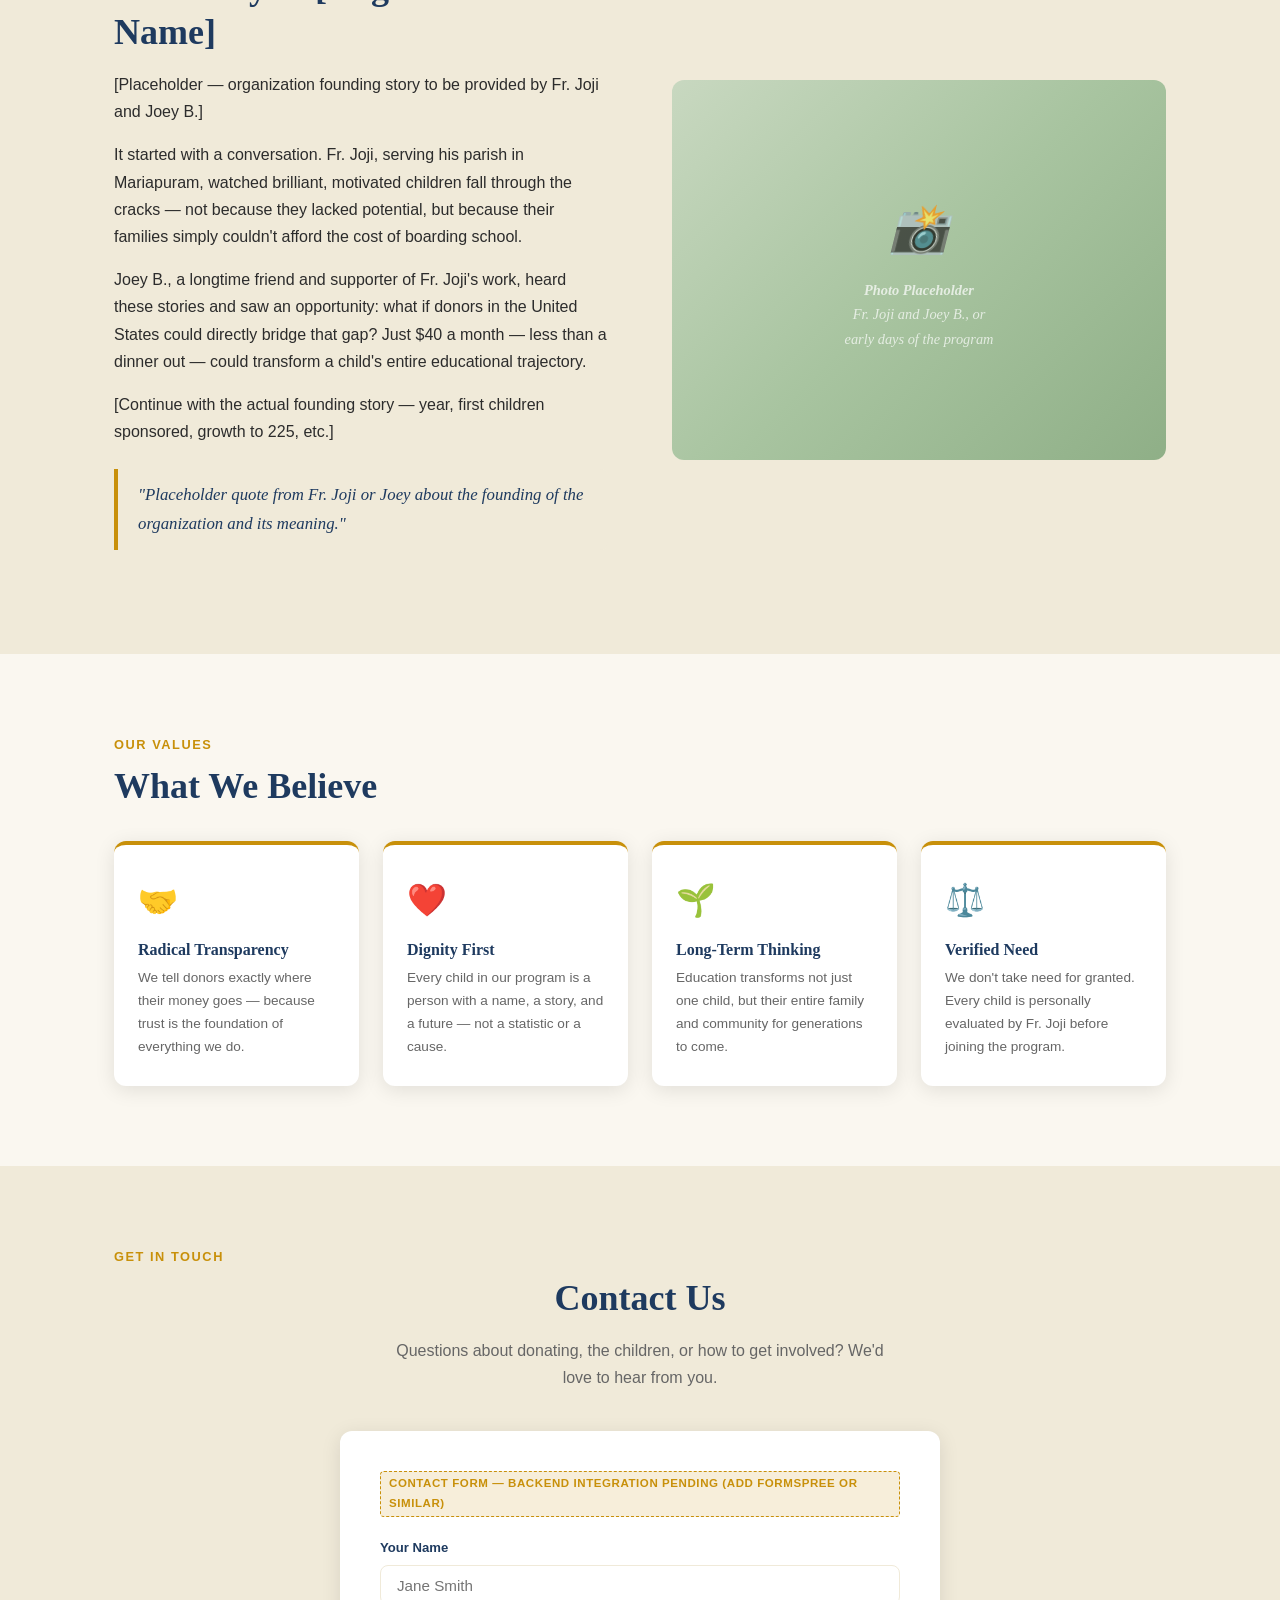
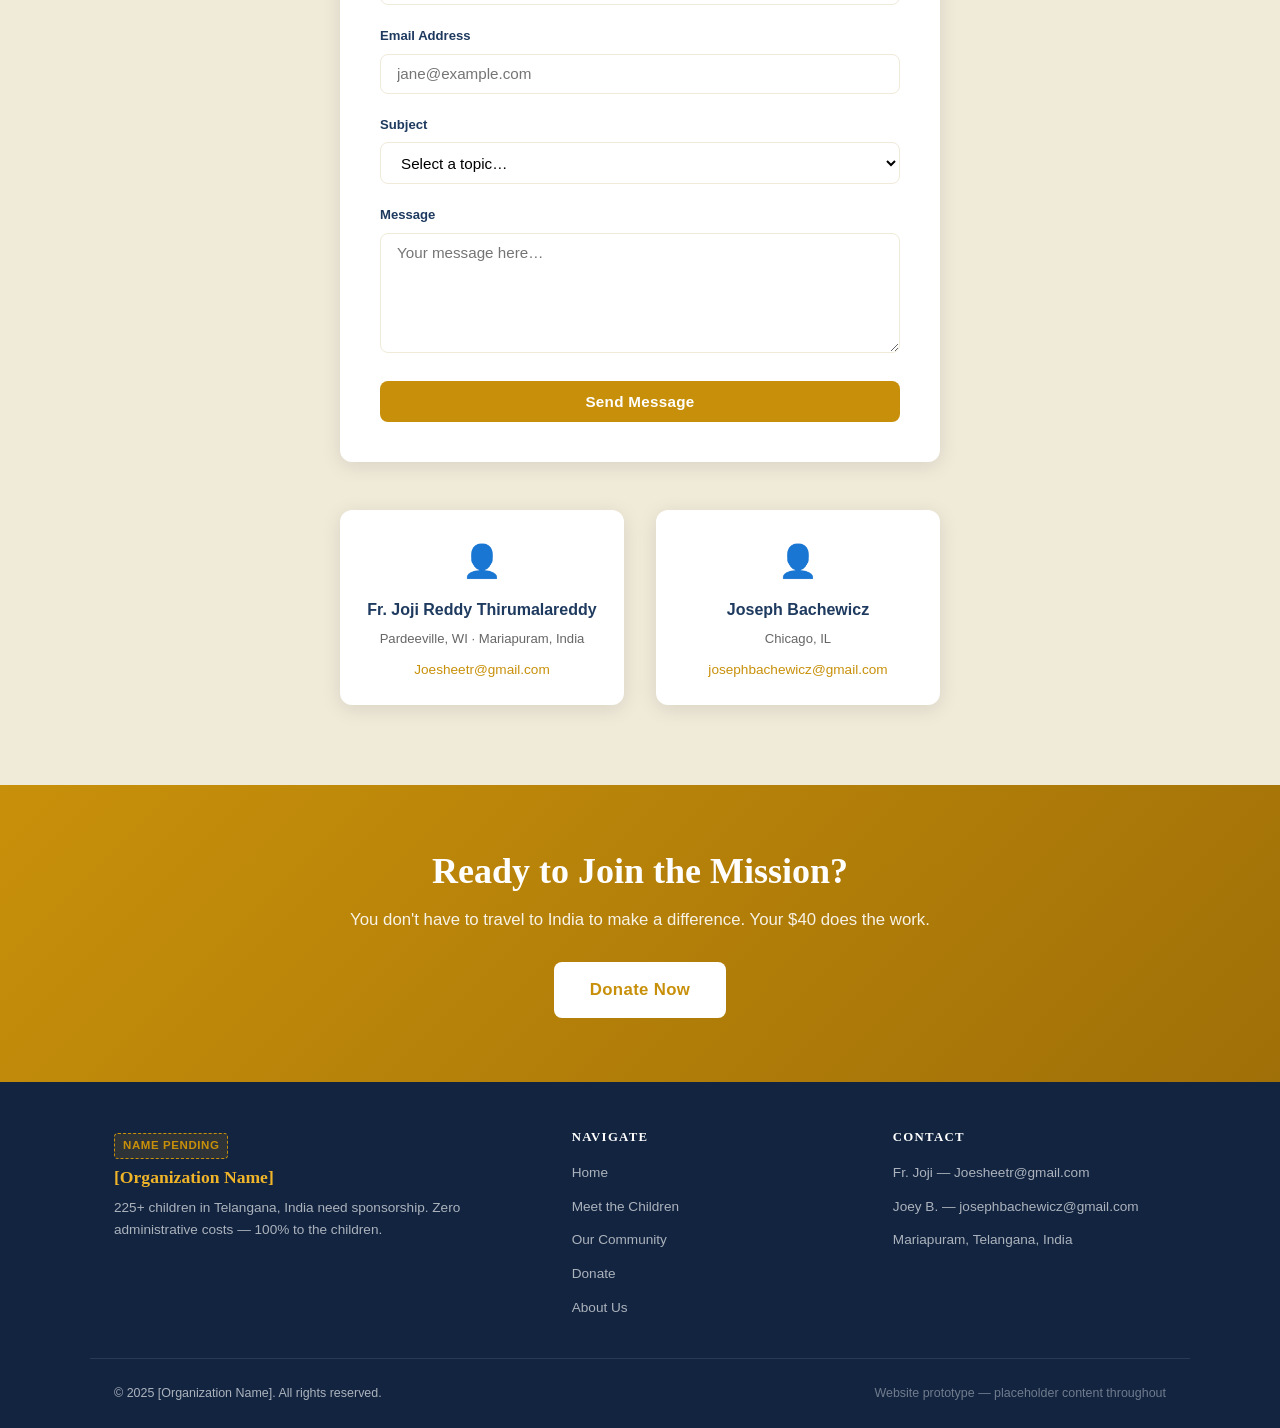
==== commit e43d2a82: "Add real contact info: Fr. Joji Reddy Thirumalareddy, Joseph Bachewicz" ====
--- a/about.html
+++ b/about.html
@@ -62,7 +62,7 @@
           </div>
         </div>
         <div class="team-body">
-          <div class="team-name">Fr. Joji [Last Name]</div>
+          <div class="team-name">Fr. Joji Reddy Thirumalareddy</div>
           <div class="team-role">Founder & Field Director · Mariapuram, India</div>
           <p class="team-bio">
             [Fr. Joji's biography placeholder — to be written by Fr. Joji or provided by him.]
@@ -72,8 +72,8 @@
             and what motivates him to continue this work every day."
           </p>
           <div class="team-contact">
-            <a href="#">✉ [email placeholder]</a>
-            <a href="#">📞 [phone placeholder]</a>
+            <a href="mailto:Joesheetr@gmail.com">✉ Joesheetr@gmail.com</a>
+            <a href="#">📞 St Mary Catholic Church, Pardeeville WI</a>
           </div>
         </div>
       </div>
@@ -88,8 +88,8 @@
           </div>
         </div>
         <div class="team-body">
-          <div class="team-name">Joey B. [Last Name]</div>
-          <div class="team-role">Co-Founder & US Coordinator · [City, State]</div>
+          <div class="team-name">Joseph Bachewicz</div>
+          <div class="team-role">Co-Founder & US Coordinator · Chicago, IL</div>
           <p class="team-bio">
             [Joey's biography placeholder — to be written by Joey or provided by him.]
           </p>
@@ -98,8 +98,8 @@
             and his role in bringing this mission to donors in the United States."
           </p>
           <div class="team-contact">
-            <a href="#">✉ [email placeholder]</a>
-            <a href="#">📞 [phone placeholder]</a>
+            <a href="mailto:josephbachewicz@gmail.com">✉ josephbachewicz@gmail.com</a>
+            <a href="tel:7734181061">📞 773-418-1061</a>
           </div>
         </div>
       </div>
@@ -217,15 +217,15 @@
     <div style="display: grid; grid-template-columns: 1fr 1fr; gap: 2rem; max-width: 600px; margin: 3rem auto 0;">
       <div style="text-align: center; padding: 1.5rem; background: var(--white); border-radius: var(--radius); box-shadow: var(--shadow);">
         <div style="font-size: 2rem; margin-bottom: 0.5rem;">👤</div>
-        <strong style="display: block; color: var(--navy); margin-bottom: 0.25rem;">Fr. Joji</strong>
-        <span style="font-size: 0.82rem; color: var(--text-light); display: block;">Mariapuram, Telangana</span>
-        <a href="#" style="color: var(--gold); font-size: 0.85rem; display: block; margin-top: 0.5rem;">[email placeholder]</a>
+        <strong style="display: block; color: var(--navy); margin-bottom: 0.25rem;">Fr. Joji Reddy Thirumalareddy</strong>
+        <span style="font-size: 0.82rem; color: var(--text-light); display: block;">Pardeeville, WI · Mariapuram, India</span>
+        <a href="mailto:Joesheetr@gmail.com" style="color: var(--gold); font-size: 0.85rem; display: block; margin-top: 0.5rem;">Joesheetr@gmail.com</a>
       </div>
       <div style="text-align: center; padding: 1.5rem; background: var(--white); border-radius: var(--radius); box-shadow: var(--shadow);">
         <div style="font-size: 2rem; margin-bottom: 0.5rem;">👤</div>
-        <strong style="display: block; color: var(--navy); margin-bottom: 0.25rem;">Joey B.</strong>
-        <span style="font-size: 0.82rem; color: var(--text-light); display: block;">[City, State], USA</span>
-        <a href="#" style="color: var(--gold); font-size: 0.85rem; display: block; margin-top: 0.5rem;">[email placeholder]</a>
+        <strong style="display: block; color: var(--navy); margin-bottom: 0.25rem;">Joseph Bachewicz</strong>
+        <span style="font-size: 0.82rem; color: var(--text-light); display: block;">Chicago, IL</span>
+        <a href="mailto:josephbachewicz@gmail.com" style="color: var(--gold); font-size: 0.85rem; display: block; margin-top: 0.5rem;">josephbachewicz@gmail.com</a>
       </div>
     </div>
   </div>
@@ -265,8 +265,8 @@
     <div class="footer-col">
       <h4>Contact</h4>
       <ul>
-        <li><a href="#">Fr. Joji — [email placeholder]</a></li>
-        <li><a href="#">Joey B. — [email placeholder]</a></li>
+        <li><a href="#">Fr. Joji — Joesheetr@gmail.com</a></li>
+        <li><a href="#">Joey B. — josephbachewicz@gmail.com</a></li>
         <li><a href="#">Mariapuram, Telangana, India</a></li>
       </ul>
     </div>
